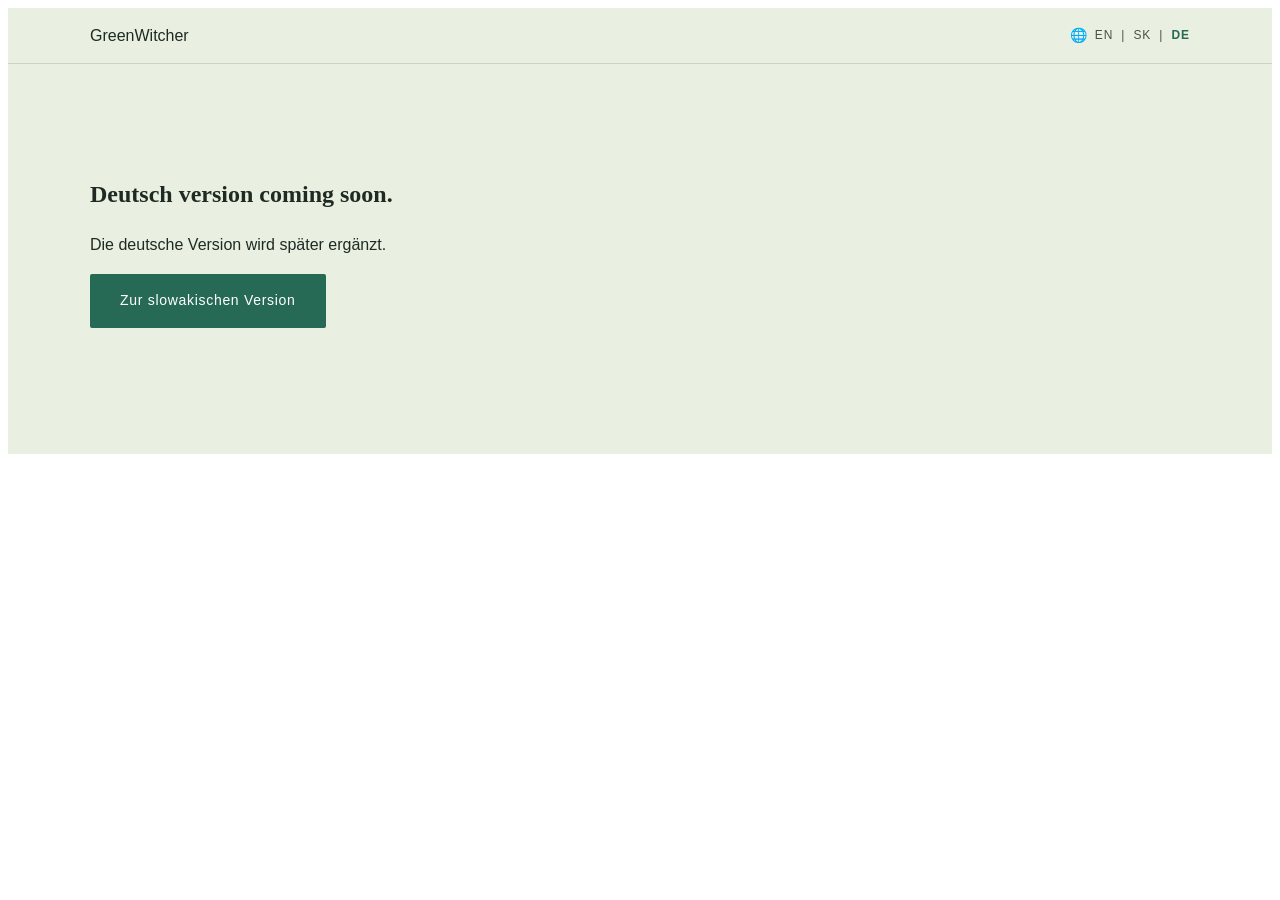
==== de/index.html @ adc24bbe "Add files via upload" ====
<!DOCTYPE html>
<html lang="de">
<head><meta charset="UTF-8"><meta name="viewport" content="width=device-width, initial-scale=1"><title>GreenWitcher — Deutsch</title><link rel="stylesheet" href="../assets/css/style.css"></head>
<body><div class="gw-page" id="top"><header><div class="nav"><a href="/" class="logo">GreenWitcher</a><div class="nav-right"><div class="lang-switcher"><span class="globe">&#127760;</span><a href="/en/">EN</a><span>|</span><a href="/">SK</a><span>|</span><a href="/de/" class="active">DE</a></div></div></div></header><section class="section-pad"><div class="wrap"><h1>Deutsch version coming soon.</h1><p>Die deutsche Version wird sp&#228;ter erg&#228;nzt.</p><p><a class="btn-primary" href="/">Zur slowakischen Version</a></p></div></section></div></body></html>
---- assets/css/style.css ----
.gw-page{
    --sage:#E9F0E2;
    --sage-deep:#DCE7D2;
    --paper:#F6F4EA;
    --ink:#1E2A22;
    --ink-soft:#4A5248;
    --brand:#266A55;
    --brand-dark:#173A2D;
    --forest:#1F4A38;
    --stone:#8B9184;
    --stone-line: rgba(30,42,34,0.14);
    --gold:#B99B5B;
    --radius: 2px;
  }.gw-page *{box-sizing:border-box;}.gw-page{scroll-behavior:smooth;}.gw-page{
    margin:0;
    background:var(--sage);
    color:var(--ink);
    font-family:'Inter', sans-serif;
    font-weight:400;
    line-height:1.7;
    -webkit-font-smoothing:antialiased;
  }.gw-page h1, .gw-page h2, .gw-page h3, .gw-page .mincho{
    font-family:'Noto Serif', serif;
    font-weight:600;
    margin:0;
    color:var(--ink);
  }.gw-page a{color:inherit; text-decoration:none;}.gw-page img{max-width:100%; display:block;}.gw-page .wrap{max-width:1180px; margin:0 auto; padding:0 40px;}.gw-page /* ---------- NAV ---------- */
  header{
    position:sticky; top:0; z-index:50;
    background:rgba(233,240,226,0.9);
    backdrop-filter: blur(6px);
    border-bottom:1px solid var(--stone-line);
  }.gw-page .nav{
    display:flex; align-items:center; justify-content:space-between;
    padding:14px 40px;
    max-width:1180px; margin:0 auto;
  }.gw-page .logo img{height:52px; width:auto;}.gw-page nav.menu{display:flex; gap:44px; align-items:center;}.gw-page nav.menu a{
    font-size:14px; letter-spacing:0.06em;
    position:relative; padding-bottom:4px;
    color:var(--ink-soft);
    transition:color .25s ease;
  }.gw-page nav.menu a::after{
    content:"";
    position:absolute; left:0; bottom:0;
    width:0; height:1px; background:var(--gold);
    transition:width .3s ease;
  }.gw-page nav.menu a:hover{color:var(--ink);}.gw-page nav.menu a:hover::after{width:100%;}.gw-page .nav-cta{
    font-size:13px; letter-spacing:0.05em;
    border:1px solid var(--brand);
    color:var(--brand-dark);
    padding:9px 20px;
    border-radius: var(--radius);
    transition: all .25s ease;
  }.gw-page .nav-cta:hover{background:var(--brand); border-color:var(--brand); color:#fff;}.gw-page /* ---------- HERO ---------- */
  .hero{
    position:relative;
    min-height:640px;
    display:flex; align-items:flex-end;
    background-image:
      linear-gradient(180deg, rgba(6,12,9,0.45) 0%, rgba(5,10,7,0.88) 90%),
      url('assets/images/gw-image-01.jpg');
    background-size:cover; background-position:center 30%;
    color:#fff;
  }.gw-page .hero-inner{
    max-width:1180px; margin:0 auto; padding:0 40px 72px;
    width:100%;
  }.gw-page .hero-eyebrow{
    display:flex; align-items:center; gap:14px;
    font-size:12px; letter-spacing:0.3em; text-transform:uppercase;
    color:#CFE0C8; margin-bottom:22px;
  }.gw-page .hero-eyebrow .rule{width:36px; height:1px; background:#CFE0C8;}.gw-page .hero h1{
    font-size:clamp(34px, 4.4vw, 58px);
    line-height:1.2;
    max-width:820px;
    color:#fff;
  }.gw-page .hero h1 em{font-style:normal; color:#B7D8A8;}.gw-page .hero p.lede{
    max-width:460px; margin-top:22px;
    color:#E4EBDD; font-size:16px;
  }.gw-page .hero-actions{display:flex; gap:18px; margin-top:36px; align-items:center;}.gw-page .btn-primary{
    background:var(--brand); color:#fff;
    padding:15px 30px; font-size:14px; letter-spacing:0.05em;
    border-radius:var(--radius);
    transition:background .25s ease;
    display:inline-block;
  }.gw-page .btn-primary:hover{background:var(--brand-dark);}.gw-page .btn-ghost{
    font-size:14px; letter-spacing:0.03em;
    border-bottom:1px solid #fff;
    padding-bottom:3px; color:#fff;
  }.gw-page /* ---------- SECTION SHELL ---------- */
  section{position:relative; z-index:2;}.gw-page .section-pad{padding:110px 40px;}.gw-page .divider{max-width:1180px; margin:0 auto; border:none; border-top:1px solid var(--stone-line);}.gw-page .section-head{
    display:grid; grid-template-columns: 60px 1fr auto;
    gap:28px; align-items:end;
    margin-bottom:60px;
  }.gw-page .section-head .num{color:var(--stone); font-size:12px; letter-spacing:0.25em;}.gw-page .section-head h2{font-size:clamp(28px,3vw,42px);}.gw-page .section-head .desc{max-width:340px; color:var(--ink-soft); font-size:15px; justify-self:end; text-align:right;}.gw-page /* ---------- SERVICES ---------- */
  .services{background:var(--sage-deep);}.gw-page .service-grid{
    max-width:1180px; margin:0 auto;
    display:grid; grid-template-columns:repeat(3,1fr); gap:1px;
    background:var(--stone-line);
    border:1px solid var(--stone-line);
  }.gw-page .service-card{
    background:var(--sage-deep);
    padding:44px 34px;
    position:relative;
    transition: background .3s ease;
    min-height:300px;
    display:flex; flex-direction:column;
  }.gw-page .service-card:hover{background:var(--paper);}.gw-page .service-card .icon{width:44px; height:44px; margin-bottom:24px; color:var(--brand);}.gw-page .service-card h3{font-size:20px; margin-bottom:12px;}.gw-page .service-card p{color:var(--ink-soft); font-size:14.5px; margin:0 0 20px; flex:1;}.gw-page .service-card .go{font-size:13px; letter-spacing:0.05em; color:var(--brand); border-bottom:1px solid transparent;}.gw-page .service-card:hover .go{border-color:var(--brand);}.gw-page .service-card .mark{position:absolute; top:38px; right:34px; font-family:'Noto Serif',serif; font-size:12px; color:var(--stone);}.gw-page .checklist-row{
    max-width:1180px; margin:0 auto;
    display:grid; grid-template-columns:repeat(4,1fr); gap:1px;
    background:var(--stone-line); border-left:1px solid var(--stone-line); border-right:1px solid var(--stone-line); border-bottom:1px solid var(--stone-line);
  }.gw-page .check-item{
    background:var(--paper);
    padding:26px 24px;
    display:flex; align-items:center; gap:12px;
    font-size:13.5px; color:var(--ink-soft);
  }.gw-page .check-item svg{flex-shrink:0; width:18px; height:18px; color:var(--gold);}.gw-page /* ---------- PROJECTS ---------- */
  .project-feature{
    max-width:1180px; margin:0 auto;
    display:grid; grid-template-columns:1fr 1fr; gap:64px; align-items:center;
    padding-bottom:90px;
  }.gw-page .project-feature img{border-radius:var(--radius); width:100%; aspect-ratio:4/3.6; object-fit:cover;}.gw-page .project-meta{display:flex; gap:10px; align-items:baseline; margin-bottom:14px;}.gw-page .project-meta .tag{font-size:11px; letter-spacing:0.15em; text-transform:uppercase; color:var(--gold);}.gw-page .project-meta .year{font-size:12px; color:var(--stone);}.gw-page .project-feature h3{font-size:28px; margin-bottom:16px;}.gw-page .project-feature p{color:var(--ink-soft); font-size:15px; max-width:440px; margin-bottom:10px;}.gw-page .spec-list{list-style:none; padding:0; margin:22px 0 0;}.gw-page .spec-list li{font-size:14px; color:var(--ink-soft); padding:9px 0; border-top:1px solid var(--stone-line); display:flex; justify-content:space-between;}.gw-page .spec-list li span:first-child{color:var(--stone); font-size:12px; text-transform:uppercase; letter-spacing:0.05em;}.gw-page .spec-list li a{color:var(--brand); border-bottom:1px solid var(--brand);}.gw-page .feature-pills{display:flex; flex-wrap:wrap; gap:10px 18px; margin-top:20px;}.gw-page .feature-pills span{
    display:flex; align-items:center; gap:7px;
    font-size:12.5px; color:var(--ink-soft);
  }.gw-page .feature-pills svg{width:14px; height:14px; color:var(--gold); flex-shrink:0;}.gw-page .pond-banner{max-width:1180px; margin:0 auto 90px; position:relative;}.gw-page .pond-banner img{width:100%; border-radius:var(--radius);}.gw-page .pond-banner .cap{
    display:flex; justify-content:space-between; margin-top:16px;
    font-size:13px; color:var(--ink-soft);
  }.gw-page .pond-banner .cap .tag{color:var(--gold); letter-spacing:0.1em; text-transform:uppercase; font-size:11px;}.gw-page .gallery-grid{
    max-width:1180px; margin:0 auto;
    display:grid; grid-template-columns:repeat(3,1fr); gap:22px;
  }.gw-page .gallery-grid figure{margin:0;}.gw-page .gallery-grid img{width:100%; aspect-ratio:4/5; object-fit:cover; border-radius:var(--radius);}.gw-page .gallery-grid figcaption{margin-top:12px; font-size:13px; color:var(--stone);}.gw-page /* ---------- PHILOSOPHY ---------- */
  .philosophy{
    position:relative;
    background-image:
      linear-gradient(180deg, rgba(10,18,13,0.55), rgba(10,18,13,0.75)),
      url('assets/images/gw-image-02.jpg');
    background-size:cover; background-position:center;
    color:#fff;
    padding:120px 40px; text-align:center;
  }.gw-page .philosophy p.quote{
    font-family:'Noto Serif',serif;
    font-size:clamp(22px,2.6vw,34px);
    max-width:820px; margin:0 auto; line-height:1.5;
  }.gw-page .philosophy .signoff{margin-top:28px; font-size:12px; letter-spacing:0.3em; color:#CFE0C8;}.gw-page /* ---------- CONTACT ---------- */
  .contact-grid{
    max-width:1180px; margin:0 auto;
    display:grid; grid-template-columns:1fr 1fr; gap:80px;
  }.gw-page .contact-info h2{font-size:clamp(30px,3.4vw,44px); margin-bottom:24px;}.gw-page .contact-info p{color:var(--ink-soft); max-width:380px; margin-bottom:36px;}.gw-page .info-line{display:flex; gap:16px; padding:16px 0; border-top:1px solid var(--stone-line); font-size:14.5px;}.gw-page .info-line:last-child{border-bottom:1px solid var(--stone-line);}.gw-page .info-line .label{width:90px; color:var(--stone); letter-spacing:0.05em; font-size:12px; text-transform:uppercase; padding-top:2px;}.gw-page form{display:flex; flex-direction:column; gap:22px;}.gw-page .field{display:flex; flex-direction:column; gap:8px;}.gw-page .field label{font-size:12px; letter-spacing:0.08em; text-transform:uppercase; color:var(--stone);}.gw-page .field input, .gw-page .field textarea{
    background:transparent; border:none; border-bottom:1px solid var(--stone-line);
    padding:10px 2px; font-family:inherit; font-size:15px; color:var(--ink); outline:none;
  }.gw-page .field input:focus, .gw-page .field textarea:focus{border-color:var(--brand);}.gw-page .submit-btn{
    align-self:flex-start; margin-top:10px;
    background:var(--brand); color:#fff;
    padding:15px 34px; font-size:14px; letter-spacing:0.05em; border:none;
    border-radius:var(--radius); cursor:pointer;
    transition:background .25s ease;
  }.gw-page .submit-btn:hover{background:var(--brand-dark);}.gw-page /* ---------- FOOTER ---------- */
  footer{background:var(--brand-dark); color:#CBD8C4; padding:60px 40px 30px;}.gw-page .footer-top{
    max-width:1180px; margin:0 auto;
    display:flex; justify-content:space-between; align-items:flex-start;
    padding-bottom:44px; border-bottom:1px solid rgba(255,255,255,0.1);
  }.gw-page .footer-logo img{height:44px;}.gw-page .footer-links{display:flex; gap:60px;}.gw-page .footer-col h4{font-size:12px; letter-spacing:0.15em; text-transform:uppercase; color:#8FB07C; margin-bottom:16px; font-weight:500;}.gw-page .footer-col a{display:block; font-size:14px; margin-bottom:10px; color:#CBD8C4;}.gw-page .footer-col a:hover{color:#fff;}.gw-page .footer-bottom{max-width:1180px; margin:0 auto; padding-top:24px; display:flex; justify-content:space-between; font-size:12px; color:#7C9370;}.gw-page @media (max-width: 880px){
    nav.menu{display:none;}
    .section-head{grid-template-columns:1fr; gap:14px;}
    .section-head .desc{justify-self:start; text-align:left;}
    .service-grid{grid-template-columns:1fr;}
    .checklist-row{grid-template-columns:1fr 1fr;}
    .project-feature{grid-template-columns:1fr; gap:28px;}
    .gallery-grid{grid-template-columns:1fr;}
    .contact-grid{grid-template-columns:1fr; gap:56px;}
    .footer-top{flex-direction:column; gap:36px;}
    .wrap, .nav{padding-left:24px; padding-right:24px;}
    .section-pad{padding:76px 24px;}
    .hero-inner{padding:0 24px 56px;}
  }



/* ---------- LANGUAGE SWITCHER + EASY NAVIGATION ---------- */
.gw-page header{
  position: sticky !important;
  top: 0 !important;
  z-index: 9999 !important;
}
.gw-page .nav-right{
  display:flex;
  align-items:center;
  gap:18px;
}
.gw-page .lang-switcher{
  display:flex;
  align-items:center;
  gap:8px;
  font-size:12px;
  letter-spacing:.08em;
  color:var(--ink-soft);
  white-space:nowrap;
}
.gw-page .lang-switcher .globe{font-size:14px; letter-spacing:0;}
.gw-page .lang-switcher a{color:var(--ink-soft); transition:color .25s ease;}
.gw-page .lang-switcher a:hover,
.gw-page .lang-switcher a.active{color:var(--brand); font-weight:700;}
.gw-page section,
.gw-page #services,
.gw-page #projects,
.gw-page #contact{
  scroll-margin-top:96px;
}
.gw-page .back-to-top{
  position:fixed;
  right:22px;
  bottom:22px;
  z-index:9999;
  width:46px;
  height:46px;
  border-radius:50%;
  display:flex;
  align-items:center;
  justify-content:center;
  background:var(--brand);
  color:#fff;
  font-size:20px;
  box-shadow:0 10px 28px rgba(0,0,0,.18);
  transition:background .25s ease, transform .25s ease;
}
.gw-page .back-to-top:hover{background:var(--brand-dark); transform:translateY(-2px);}
@media (max-width: 880px){
  .gw-page .nav{gap:16px; flex-wrap:wrap;}
  .gw-page .nav-right{margin-left:auto; gap:12px;}
  .gw-page .lang-switcher{font-size:11px;}
  .gw-page .back-to-top{width:42px; height:42px; right:16px; bottom:16px;}
}
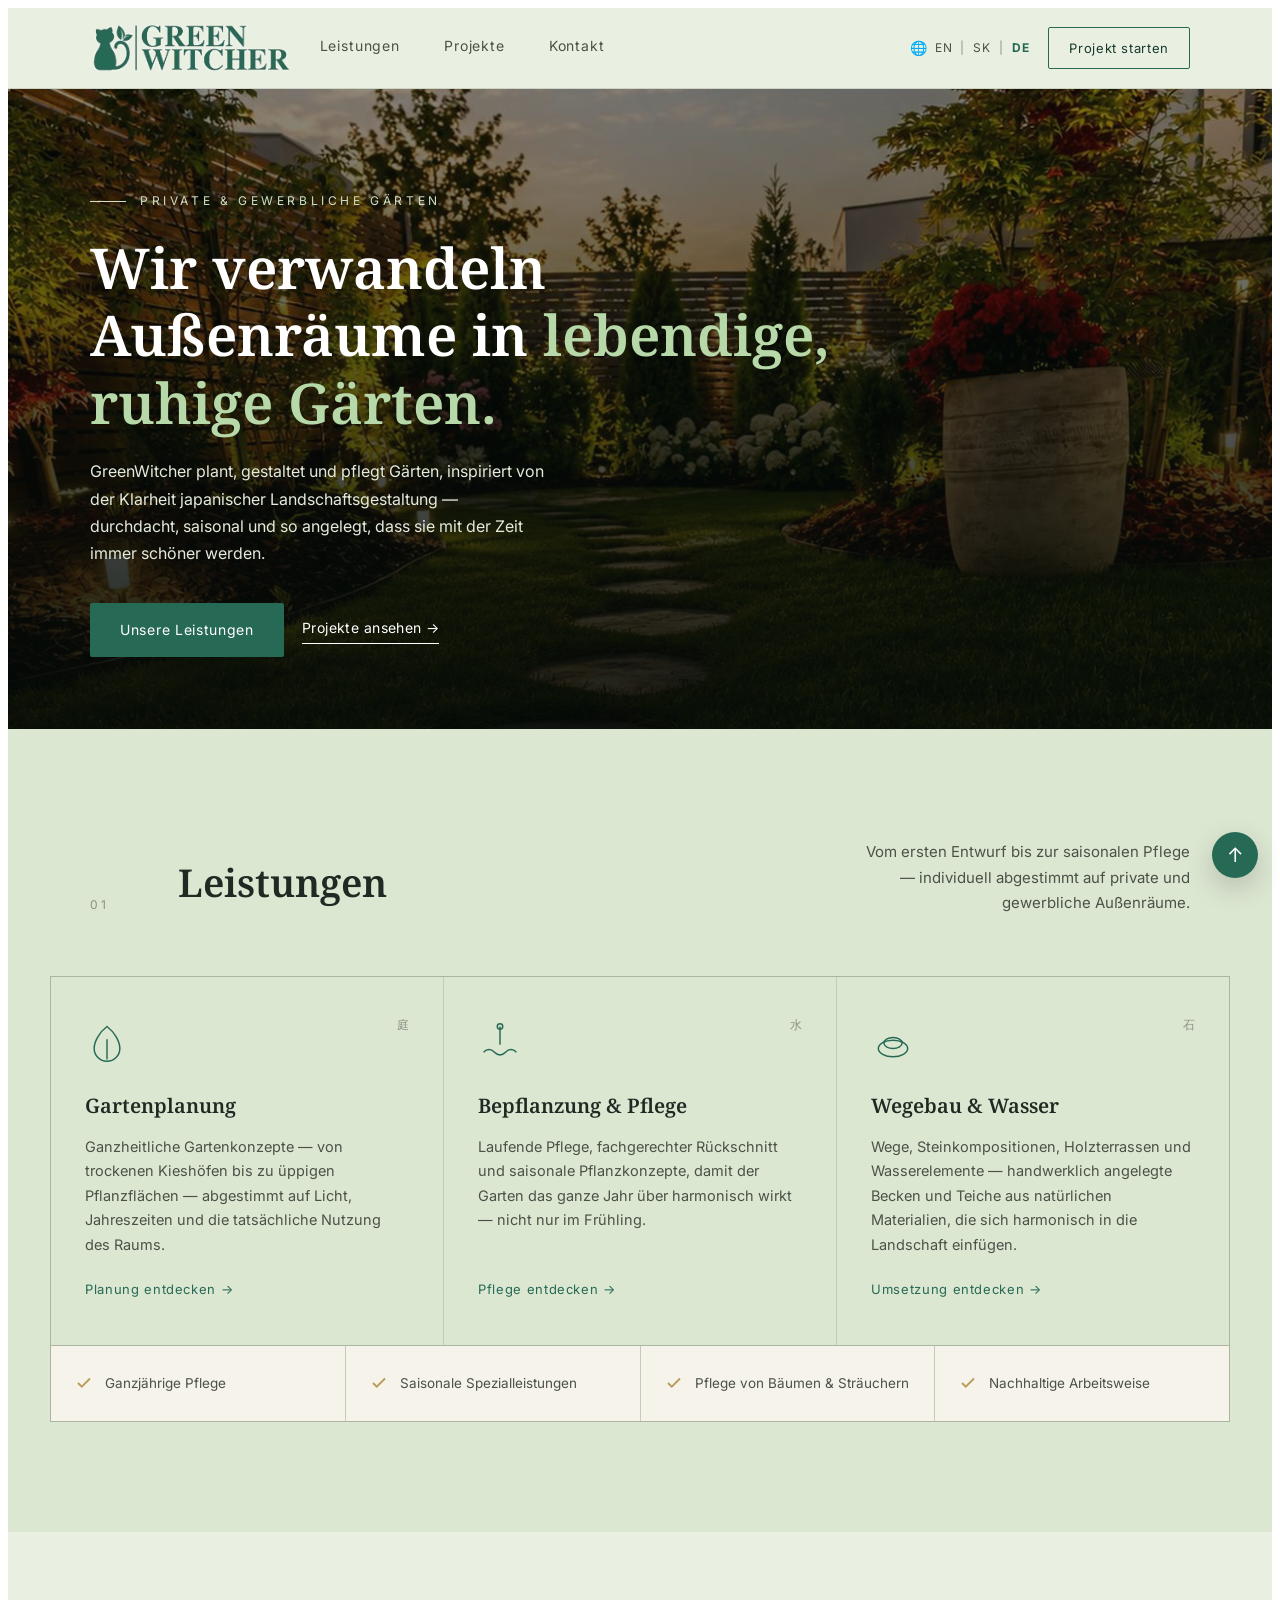
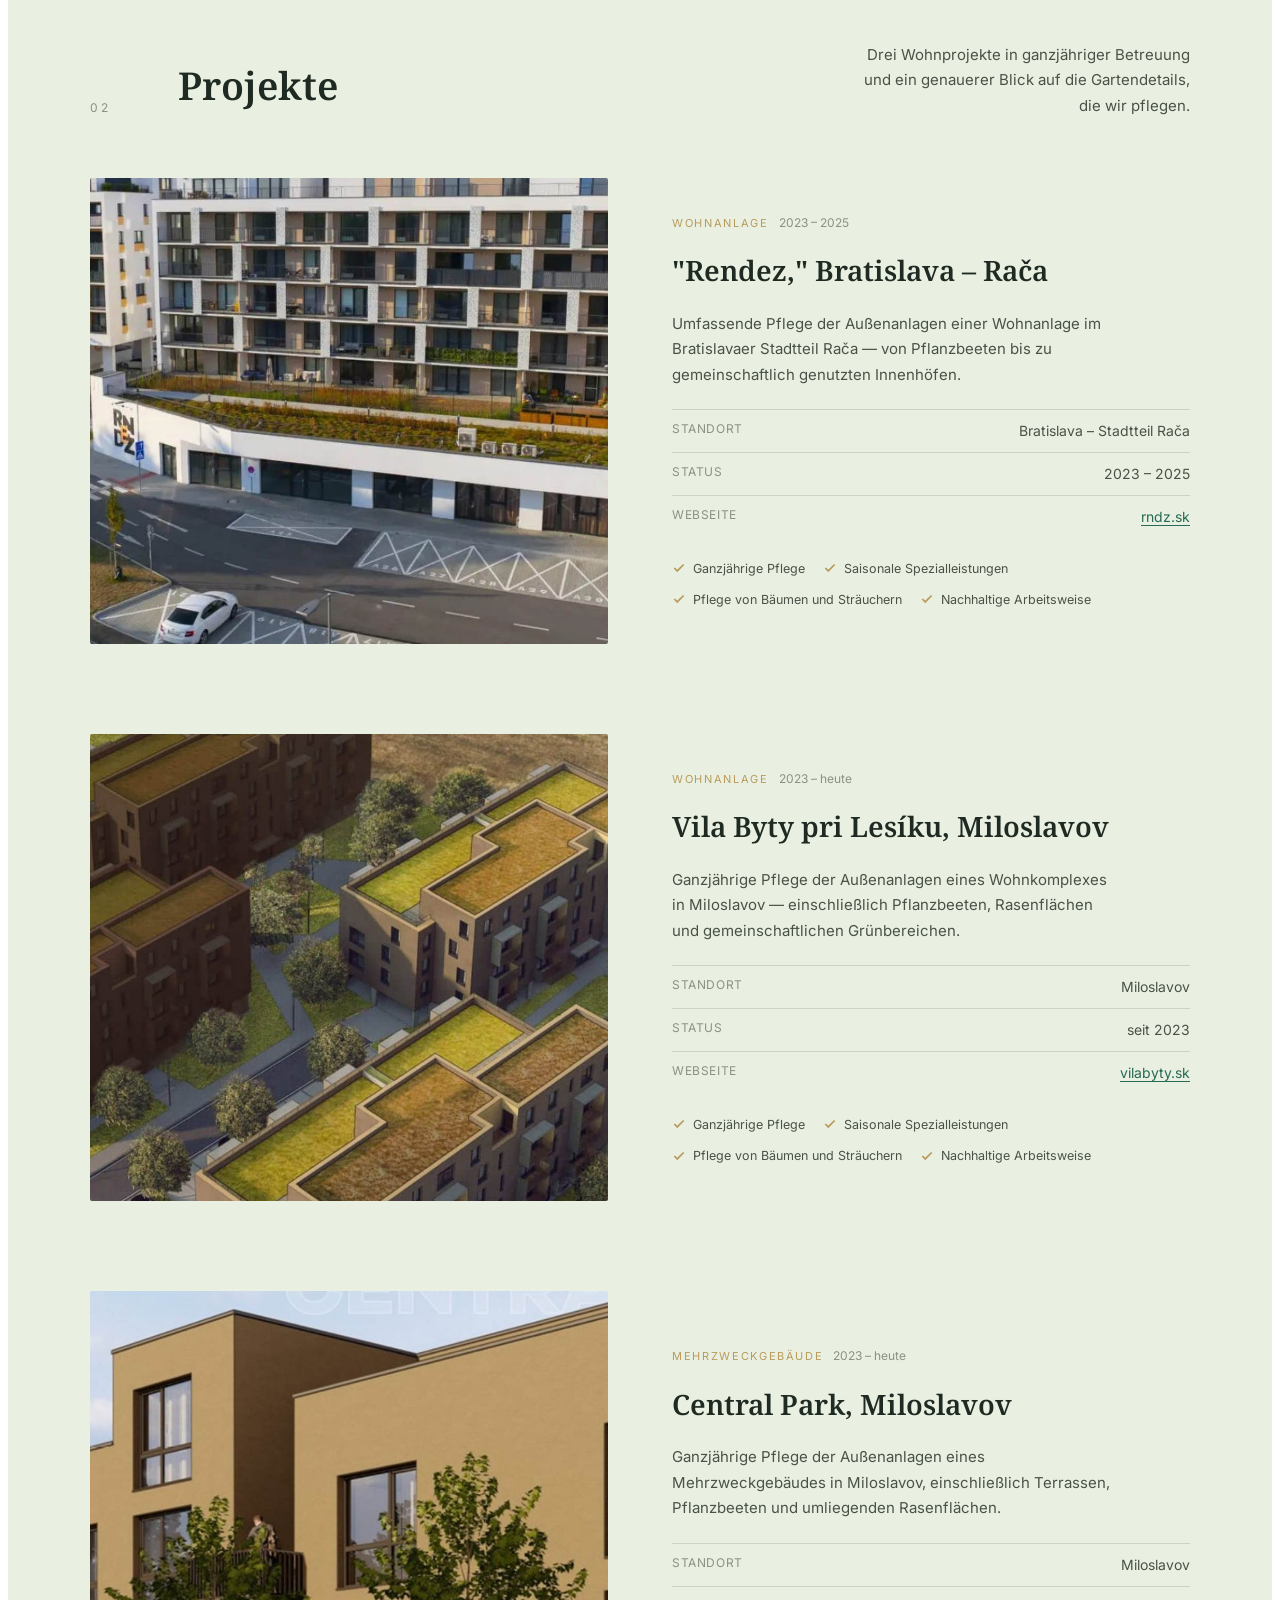
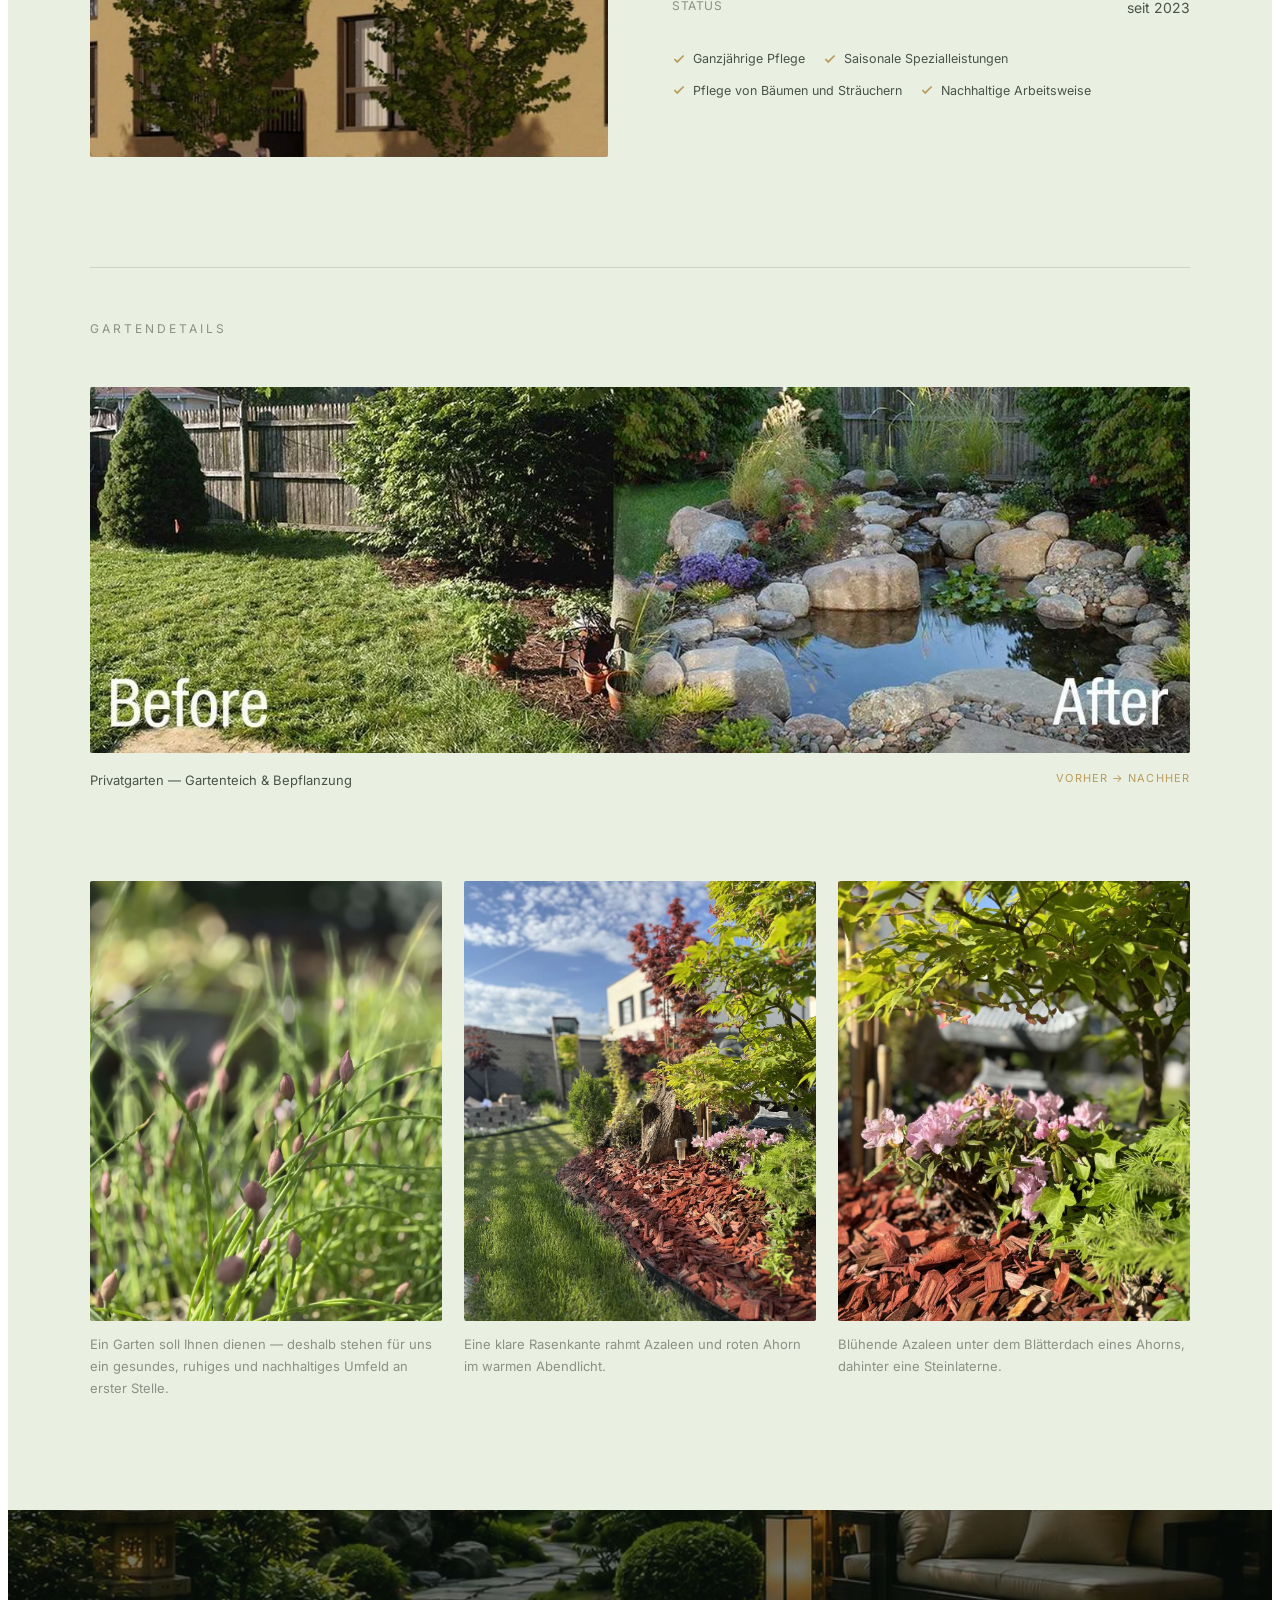
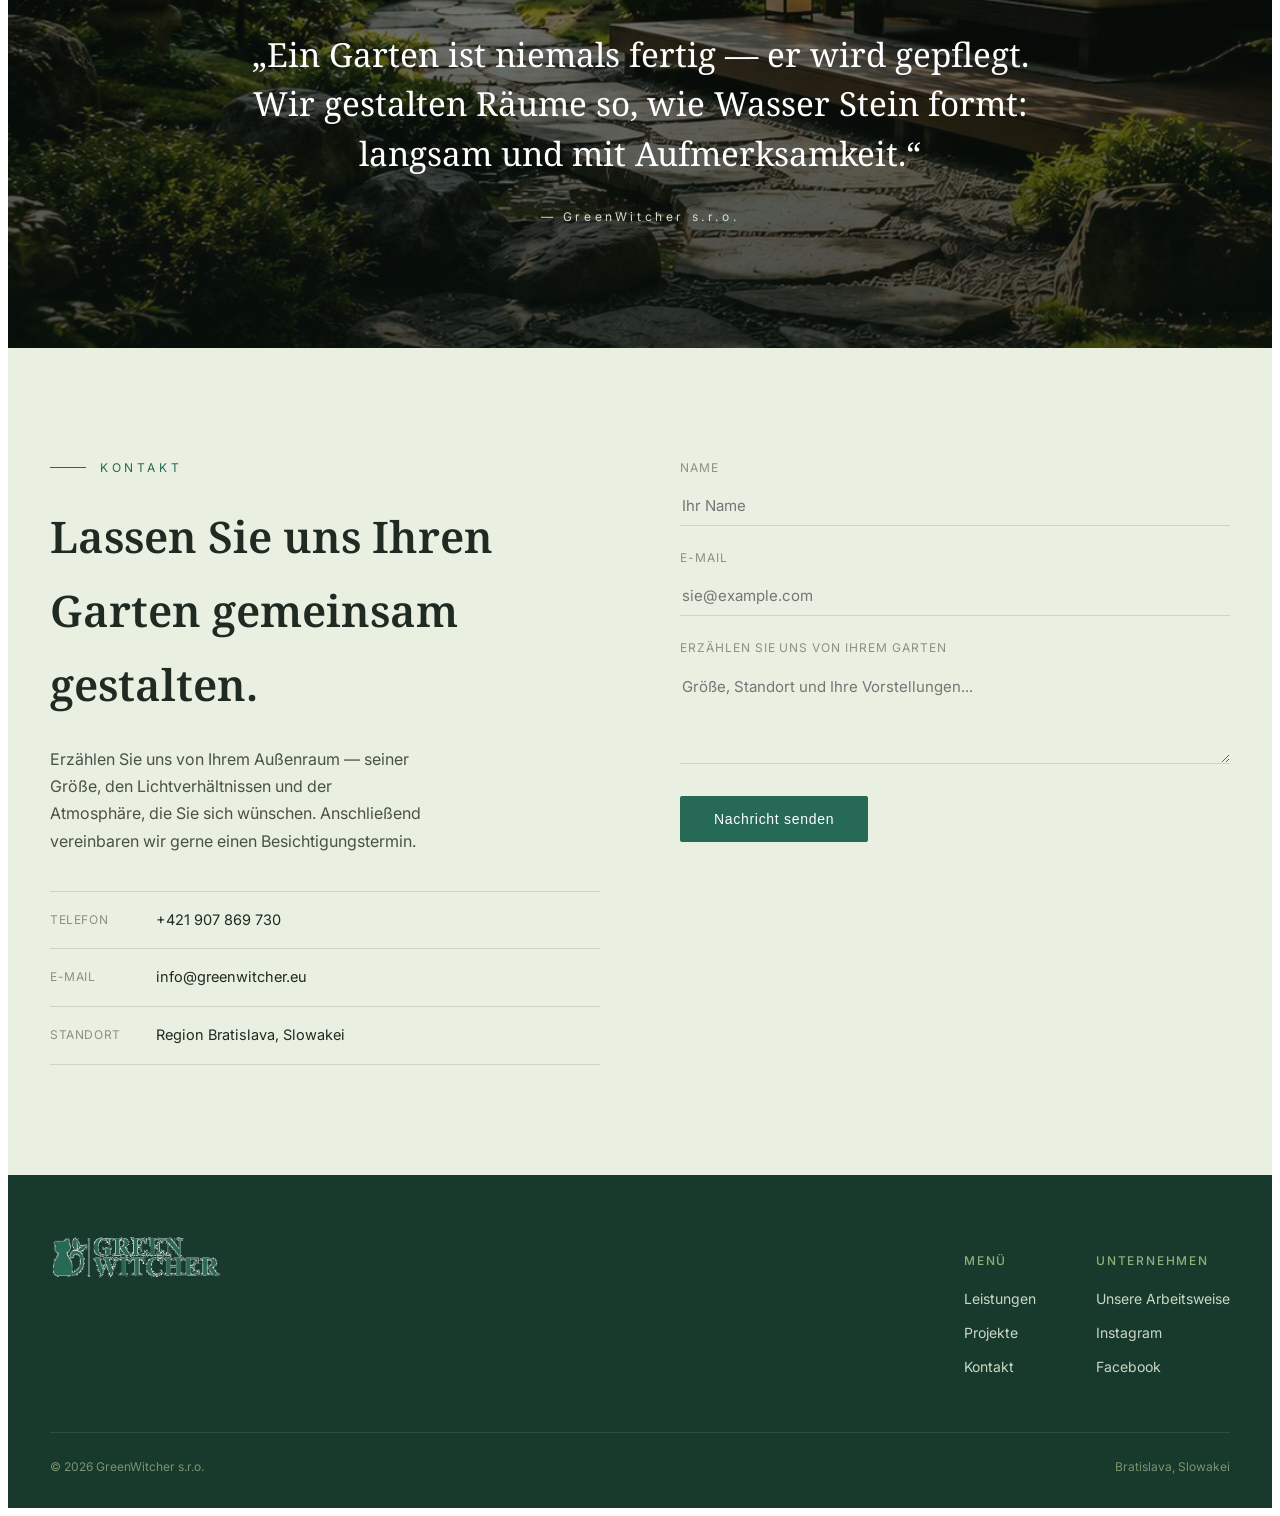
==== commit 4320dceb: "Add files via upload" ====
--- a/de/index.html
+++ b/de/index.html
@@ -1,4 +1,234 @@
 <!DOCTYPE html>
 <html lang="de">
-<head><meta charset="UTF-8"><meta name="viewport" content="width=device-width, initial-scale=1"><title>GreenWitcher — Deutsch</title><link rel="stylesheet" href="../assets/css/style.css"></head>
-<body><div class="gw-page" id="top"><header><div class="nav"><a href="/" class="logo">GreenWitcher</a><div class="nav-right"><div class="lang-switcher"><span class="globe">&#127760;</span><a href="/en/">EN</a><span>|</span><a href="/">SK</a><span>|</span><a href="/de/" class="active">DE</a></div></div></div></header><section class="section-pad"><div class="wrap"><h1>Deutsch version coming soon.</h1><p>Die deutsche Version wird sp&#228;ter erg&#228;nzt.</p><p><a class="btn-primary" href="/">Zur slowakischen Version</a></p></div></section></div></body></html>+<head>
+<meta charset="UTF-8">
+<meta name="viewport" content="width=device-width, initial-scale=1">
+<title>GreenWitcher — Gärten im japanischen Geist</title>
+<meta name="description" content="GreenWitcher plant, gestaltet und pflegt private und gewerbliche Gärten in der Slowakei.">
+<link rel="preconnect" href="https://fonts.googleapis.com">
+<link href="https://fonts.googleapis.com/css2?family=Inter:wght@300;400;500;600;700;800&family=Noto+Serif:wght@400;500;600;700;800&display=swap" rel="stylesheet">
+<link rel="stylesheet" href="../assets/css/style.css">
+</head>
+<body>
+<div class="gw-page" id="top">
+<header>
+  <div class="nav">
+    <a href="#" class="logo"><img src="../assets/images/gw-image-03.png" alt="GreenWitcher"></a>
+    <nav class="menu">
+      <a href="#services">Leistungen</a>
+      <a href="#projects">Projekte</a>
+      <a href="#contact">Kontakt</a>
+    </nav>
+    <div class="nav-right">
+      <div class="lang-switcher" aria-label="Sprachauswahl">
+        <span class="globe">🌐</span>
+        <a href="/en/">EN</a>
+        <span>|</span>
+        <a href="/">SK</a>
+        <span>|</span>
+        <a href="/de/" class="active">DE</a>
+      </div>
+      <a href="#contact" class="nav-cta">Projekt starten</a>
+    </div>
+  </div>
+</header>
+
+<section class="hero">
+  <div class="hero-inner">
+    <div class="hero-eyebrow"><span class="rule"></span> PRIVATE &amp; GEWERBLICHE GÄRTEN</div>
+    <h1>Wir verwandeln Außenräume in <em>lebendige, ruhige Gärten.</em></h1>
+    <p class="lede">GreenWitcher plant, gestaltet und pflegt Gärten, inspiriert von der Klarheit japanischer Landschaftsgestaltung — durchdacht, saisonal und so angelegt, dass sie mit der Zeit immer schöner werden.</p>
+    <div class="hero-actions">
+      <a href="#services" class="btn-primary">Unsere Leistungen</a>
+      <a href="#projects" class="btn-ghost">Projekte ansehen →</a>
+    </div>
+  </div>
+</section>
+
+<section class="services section-pad" id="services">
+  <div class="wrap">
+    <div class="section-head">
+      <div class="num">01</div>
+      <h2>Leistungen</h2>
+      <div class="desc">Vom ersten Entwurf bis zur saisonalen Pflege — individuell abgestimmt auf private und gewerbliche Außenräume.</div>
+    </div>
+  </div>
+  <div class="service-grid">
+    <div class="service-card">
+      <span class="mark">庭</span>
+      <svg class="icon" viewBox="0 0 48 48" fill="none" stroke="currentColor" stroke-width="1.6"><path d="M24 6c-8 6-14 16-14 24a14 14 0 0 0 28 0c0-8-6-18-14-24z"/><path d="M24 20v22"/></svg>
+      <h3>Gartenplanung</h3>
+      <p>Ganzheitliche Gartenkonzepte — von trockenen Kieshöfen bis zu üppigen Pflanzflächen — abgestimmt auf Licht, Jahreszeiten und die tatsächliche Nutzung des Raums.</p>
+      <a href="#" class="go">Planung entdecken →</a>
+    </div>
+    <div class="service-card">
+      <span class="mark">水</span>
+      <svg class="icon" viewBox="0 0 48 48" fill="none" stroke="currentColor" stroke-width="1.6"><path d="M6 34c4-4 8-4 12 0s8 4 12 0 8-4 12 0"/><path d="M24 6v20"/><circle cx="24" cy="6" r="3"/></svg>
+      <h3>Bepflanzung &amp; Pflege</h3>
+      <p>Laufende Pflege, fachgerechter Rückschnitt und saisonale Pflanzkonzepte, damit der Garten das ganze Jahr über harmonisch wirkt — nicht nur im Frühling.</p>
+      <a href="#" class="go">Pflege entdecken →</a>
+    </div>
+    <div class="service-card">
+      <span class="mark">石</span>
+      <svg class="icon" viewBox="0 0 48 48" fill="none" stroke="currentColor" stroke-width="1.6"><ellipse cx="24" cy="30" rx="16" ry="9"/><ellipse cx="24" cy="24" rx="10" ry="6"/></svg>
+      <h3>Wegebau &amp; Wasser</h3>
+      <p>Wege, Steinkompositionen, Holzterrassen und Wasserelemente — handwerklich angelegte Becken und Teiche aus natürlichen Materialien, die sich harmonisch in die Landschaft einfügen.</p>
+      <a href="#" class="go">Umsetzung entdecken →</a>
+    </div>
+  </div>
+  <div class="checklist-row">
+    <div class="check-item"><svg viewBox="0 0 24 24" fill="none" stroke="currentColor" stroke-width="2.4"><path d="M4 12l5 5L20 6"/></svg> Ganzjährige Pflege</div>
+    <div class="check-item"><svg viewBox="0 0 24 24" fill="none" stroke="currentColor" stroke-width="2.4"><path d="M4 12l5 5L20 6"/></svg> Saisonale Spezialleistungen</div>
+    <div class="check-item"><svg viewBox="0 0 24 24" fill="none" stroke="currentColor" stroke-width="2.4"><path d="M4 12l5 5L20 6"/></svg> Pflege von Bäumen &amp; Sträuchern</div>
+    <div class="check-item"><svg viewBox="0 0 24 24" fill="none" stroke="currentColor" stroke-width="2.4"><path d="M4 12l5 5L20 6"/></svg> Nachhaltige Arbeitsweise</div>
+  </div>
+</section>
+
+<section class="section-pad" id="projects">
+  <div class="wrap">
+    <div class="section-head">
+      <div class="num">02</div>
+      <h2>Projekte</h2>
+      <div class="desc">Drei Wohnprojekte in ganzjähriger Betreuung und ein genauerer Blick auf die Gartendetails, die wir pflegen.</div>
+    </div>
+
+    <div class="project-feature">
+      <img src="../assets/images/gw-image-04.jpg" alt="Wohnanlage Rendez in Bratislava">
+      <div>
+        <div class="project-meta"><span class="tag">Wohnanlage</span><span class="year">2023 – 2025</span></div>
+        <h3>"Rendez," Bratislava – Rača</h3>
+        <p>Umfassende Pflege der Außenanlagen einer Wohnanlage im Bratislavaer Stadtteil Rača — von Pflanzbeeten bis zu gemeinschaftlich genutzten Innenhöfen.</p>
+        <ul class="spec-list">
+          <li><span>Standort</span><span>Bratislava – Stadtteil Rača</span></li>
+          <li><span>Status</span><span>2023 – 2025</span></li>
+          <li><span>Webseite</span><span><a href="http://rndz.sk/" target="_blank" rel="noopener">rndz.sk</a></span></li>
+        </ul>
+        <div class="feature-pills">
+          <span><svg viewBox="0 0 24 24" fill="none" stroke="currentColor" stroke-width="3"><path d="M4 12l5 5L20 6"/></svg>Ganzjährige Pflege</span>
+          <span><svg viewBox="0 0 24 24" fill="none" stroke="currentColor" stroke-width="3"><path d="M4 12l5 5L20 6"/></svg>Saisonale Spezialleistungen</span>
+          <span><svg viewBox="0 0 24 24" fill="none" stroke="currentColor" stroke-width="3"><path d="M4 12l5 5L20 6"/></svg>Pflege von Bäumen und Sträuchern</span>
+          <span><svg viewBox="0 0 24 24" fill="none" stroke="currentColor" stroke-width="3"><path d="M4 12l5 5L20 6"/></svg>Nachhaltige Arbeitsweise</span>
+        </div>
+      </div>
+    </div>
+
+    <div class="project-feature">
+      <img src="../assets/images/gw-image-05.jpg" alt="Wohnanlage Vila Byty pri Lesíku in Miloslavov">
+      <div>
+        <div class="project-meta"><span class="tag">Wohnanlage</span><span class="year">2023 – heute</span></div>
+        <h3>Vila Byty pri Lesíku, Miloslavov</h3>
+        <p>Ganzjährige Pflege der Außenanlagen eines Wohnkomplexes in Miloslavov — einschließlich Pflanzbeeten, Rasenflächen und gemeinschaftlichen Grünbereichen.</p>
+        <ul class="spec-list">
+          <li><span>Standort</span><span>Miloslavov</span></li>
+          <li><span>Status</span><span>seit 2023</span></li>
+          <li><span>Webseite</span><span><a href="https://vilabyty.sk/" target="_blank" rel="noopener">vilabyty.sk</a></span></li>
+        </ul>
+        <div class="feature-pills">
+          <span><svg viewBox="0 0 24 24" fill="none" stroke="currentColor" stroke-width="3"><path d="M4 12l5 5L20 6"/></svg>Ganzjährige Pflege</span>
+          <span><svg viewBox="0 0 24 24" fill="none" stroke="currentColor" stroke-width="3"><path d="M4 12l5 5L20 6"/></svg>Saisonale Spezialleistungen</span>
+          <span><svg viewBox="0 0 24 24" fill="none" stroke="currentColor" stroke-width="3"><path d="M4 12l5 5L20 6"/></svg>Pflege von Bäumen und Sträuchern</span>
+          <span><svg viewBox="0 0 24 24" fill="none" stroke="currentColor" stroke-width="3"><path d="M4 12l5 5L20 6"/></svg>Nachhaltige Arbeitsweise</span>
+        </div>
+      </div>
+    </div>
+
+    <div class="project-feature">
+      <img src="../assets/images/gw-image-06.jpg" alt="Mehrzweckgebäude Central Park in Miloslavov">
+      <div>
+        <div class="project-meta"><span class="tag">Mehrzweckgebäude</span><span class="year">2023 – heute</span></div>
+        <h3>Central Park, Miloslavov</h3>
+        <p>Ganzjährige Pflege der Außenanlagen eines Mehrzweckgebäudes in Miloslavov, einschließlich Terrassen, Pflanzbeeten und umliegenden Rasenflächen.</p>
+        <ul class="spec-list">
+          <li><span>Standort</span><span>Miloslavov</span></li>
+          <li><span>Status</span><span>seit 2023</span></li>
+        </ul>
+        <div class="feature-pills">
+          <span><svg viewBox="0 0 24 24" fill="none" stroke="currentColor" stroke-width="3"><path d="M4 12l5 5L20 6"/></svg>Ganzjährige Pflege</span>
+          <span><svg viewBox="0 0 24 24" fill="none" stroke="currentColor" stroke-width="3"><path d="M4 12l5 5L20 6"/></svg>Saisonale Spezialleistungen</span>
+          <span><svg viewBox="0 0 24 24" fill="none" stroke="currentColor" stroke-width="3"><path d="M4 12l5 5L20 6"/></svg>Pflege von Bäumen und Sträuchern</span>
+          <span><svg viewBox="0 0 24 24" fill="none" stroke="currentColor" stroke-width="3"><path d="M4 12l5 5L20 6"/></svg>Nachhaltige Arbeitsweise</span>
+        </div>
+      </div>
+    </div>
+
+    <div style="margin:20px 0 46px; padding-top:46px; border-top:1px solid var(--stone-line);">
+      <span style="font-size:12px; letter-spacing:0.25em; text-transform:uppercase; color:var(--stone);">Gartendetails</span>
+    </div>
+
+    <div class="pond-banner">
+      <img src="../assets/images/gw-image-07-en.jpg" alt="Gartenteich vor und nach der Umgestaltung">
+      <div class="cap">
+        <span>Privatgarten — Gartenteich &amp; Bepflanzung</span>
+        <span class="tag">Vorher → Nachher</span>
+      </div>
+    </div>
+
+    <div class="gallery-grid">
+      <figure>
+        <img src="../assets/images/gw-image-08.jpg" alt="Pflanzbeet mit Steinlaterne und japanischem Ahorn">
+        <figcaption>Ein Garten soll Ihnen dienen — deshalb stehen für uns ein gesundes, ruhiges und nachhaltiges Umfeld an erster Stelle.</figcaption>
+      </figure>
+      <figure>
+        <img src="../assets/images/gw-image-09.jpg" alt="Rasenkante mit Azaleen im Abendlicht">
+        <figcaption>Eine klare Rasenkante rahmt Azaleen und roten Ahorn im warmen Abendlicht.</figcaption>
+      </figure>
+      <figure>
+        <img src="../assets/images/gw-image-10.jpg" alt="Blühende Azaleen unter einem japanischen Ahorn mit Steinlaterne">
+        <figcaption>Blühende Azaleen unter dem Blätterdach eines Ahorns, dahinter eine Steinlaterne.</figcaption>
+      </figure>
+    </div>
+  </div>
+</section>
+
+<section class="philosophy">
+  <p class="quote">„Ein Garten ist niemals fertig — er wird gepflegt. Wir gestalten Räume so, wie Wasser Stein formt: langsam und mit Aufmerksamkeit.“</p>
+  <div class="signoff">— GreenWitcher s.r.o.</div>
+</section>
+
+<section class="section-pad" id="contact">
+  <div class="contact-grid">
+    <div class="contact-info">
+      <div class="hero-eyebrow" style="color:var(--brand)"><span class="rule" style="background:var(--brand)"></span> KONTAKT</div>
+      <h2>Lassen Sie uns Ihren Garten gemeinsam gestalten.</h2>
+      <p>Erzählen Sie uns von Ihrem Außenraum — seiner Größe, den Lichtverhältnissen und der Atmosphäre, die Sie sich wünschen. Anschließend vereinbaren wir gerne einen Besichtigungstermin.</p>
+      <div class="info-line"><span class="label">Telefon</span><span>+421 907 869 730</span></div>
+      <div class="info-line"><span class="label">E-Mail</span><span>info@greenwitcher.eu</span></div>
+      <div class="info-line"><span class="label">Standort</span><span>Region Bratislava, Slowakei</span></div>
+    </div>
+    <form onsubmit="return false;">
+      <div class="field"><label>Name</label><input type="text" placeholder="Ihr Name"></div>
+      <div class="field"><label>E-Mail</label><input type="email" placeholder="sie@example.com"></div>
+      <div class="field"><label>Erzählen Sie uns von Ihrem Garten</label><textarea rows="4" placeholder="Größe, Standort und Ihre Vorstellungen..."></textarea></div>
+      <button class="submit-btn">Nachricht senden</button>
+    </form>
+  </div>
+</section>
+
+<footer>
+  <div class="footer-top">
+    <div class="footer-logo"><img src="../assets/images/gw-image-11.png" alt="GreenWitcher"></div>
+    <div class="footer-links">
+      <div class="footer-col">
+        <h4>Menü</h4>
+        <a href="#services">Leistungen</a>
+        <a href="#projects">Projekte</a>
+        <a href="#contact">Kontakt</a>
+      </div>
+      <div class="footer-col">
+        <h4>Unternehmen</h4>
+        <a href="#">Unsere Arbeitsweise</a>
+        <a href="#">Instagram</a>
+        <a href="#">Facebook</a>
+      </div>
+    </div>
+  </div>
+  <div class="footer-bottom">
+    <span>© 2026 GreenWitcher s.r.o.</span>
+    <span>Bratislava, Slowakei</span>
+  </div>
+</footer>
+<a href="#top" class="back-to-top" aria-label="Nach oben">&#8593;</a>
+</div>
+
+</body>
+</html>
--- a/assets/css/style.css
+++ b/assets/css/style.css
@@ -59,7 +59,7 @@
     display:flex; align-items:flex-end;
     background-image:
       linear-gradient(180deg, rgba(6,12,9,0.45) 0%, rgba(5,10,7,0.88) 90%),
-      url('assets/images/gw-image-01.jpg');
+      url('../images/gw-image-01.jpg');
     background-size:cover; background-position:center 30%;
     color:#fff;
   }.gw-page .hero-inner{
@@ -133,7 +133,7 @@
     position:relative;
     background-image:
       linear-gradient(180deg, rgba(10,18,13,0.55), rgba(10,18,13,0.75)),
-      url('assets/images/gw-image-02.jpg');
+      url('../images/gw-image-02.jpg');
     background-size:cover; background-position:center;
     color:#fff;
     padding:120px 40px; text-align:center;
@@ -231,3 +231,37 @@
   .gw-page .back-to-top{width:42px; height:42px; right:16px; bottom:16px;}
 }
 
+
+
+/* ---------- FINAL HEADER ALIGNMENT FIX ---------- */
+.gw-page .nav{
+  display:flex;
+  align-items:center;
+  justify-content:space-between;
+  gap:28px;
+}
+.gw-page .nav-right{
+  display:flex;
+  align-items:center;
+  gap:18px;
+  margin-left:auto;
+}
+.gw-page .lang-switcher{
+  display:flex;
+  align-items:center;
+  gap:8px;
+  font-size:12px;
+  letter-spacing:.08em;
+  color:var(--ink-soft);
+  white-space:nowrap;
+}
+.gw-page .lang-switcher .globe{font-size:14px; letter-spacing:0;}
+.gw-page .lang-switcher a{color:var(--ink-soft); transition:color .25s ease;}
+.gw-page .lang-switcher a:hover,
+.gw-page .lang-switcher a.active{color:var(--brand); font-weight:700;}
+.gw-page .lang-switcher span{color:var(--stone);}
+@media (max-width: 880px){
+  .gw-page .nav{gap:16px; flex-wrap:wrap;}
+  .gw-page .nav-right{margin-left:auto; gap:12px;}
+  .gw-page .lang-switcher{font-size:11px;}
+}
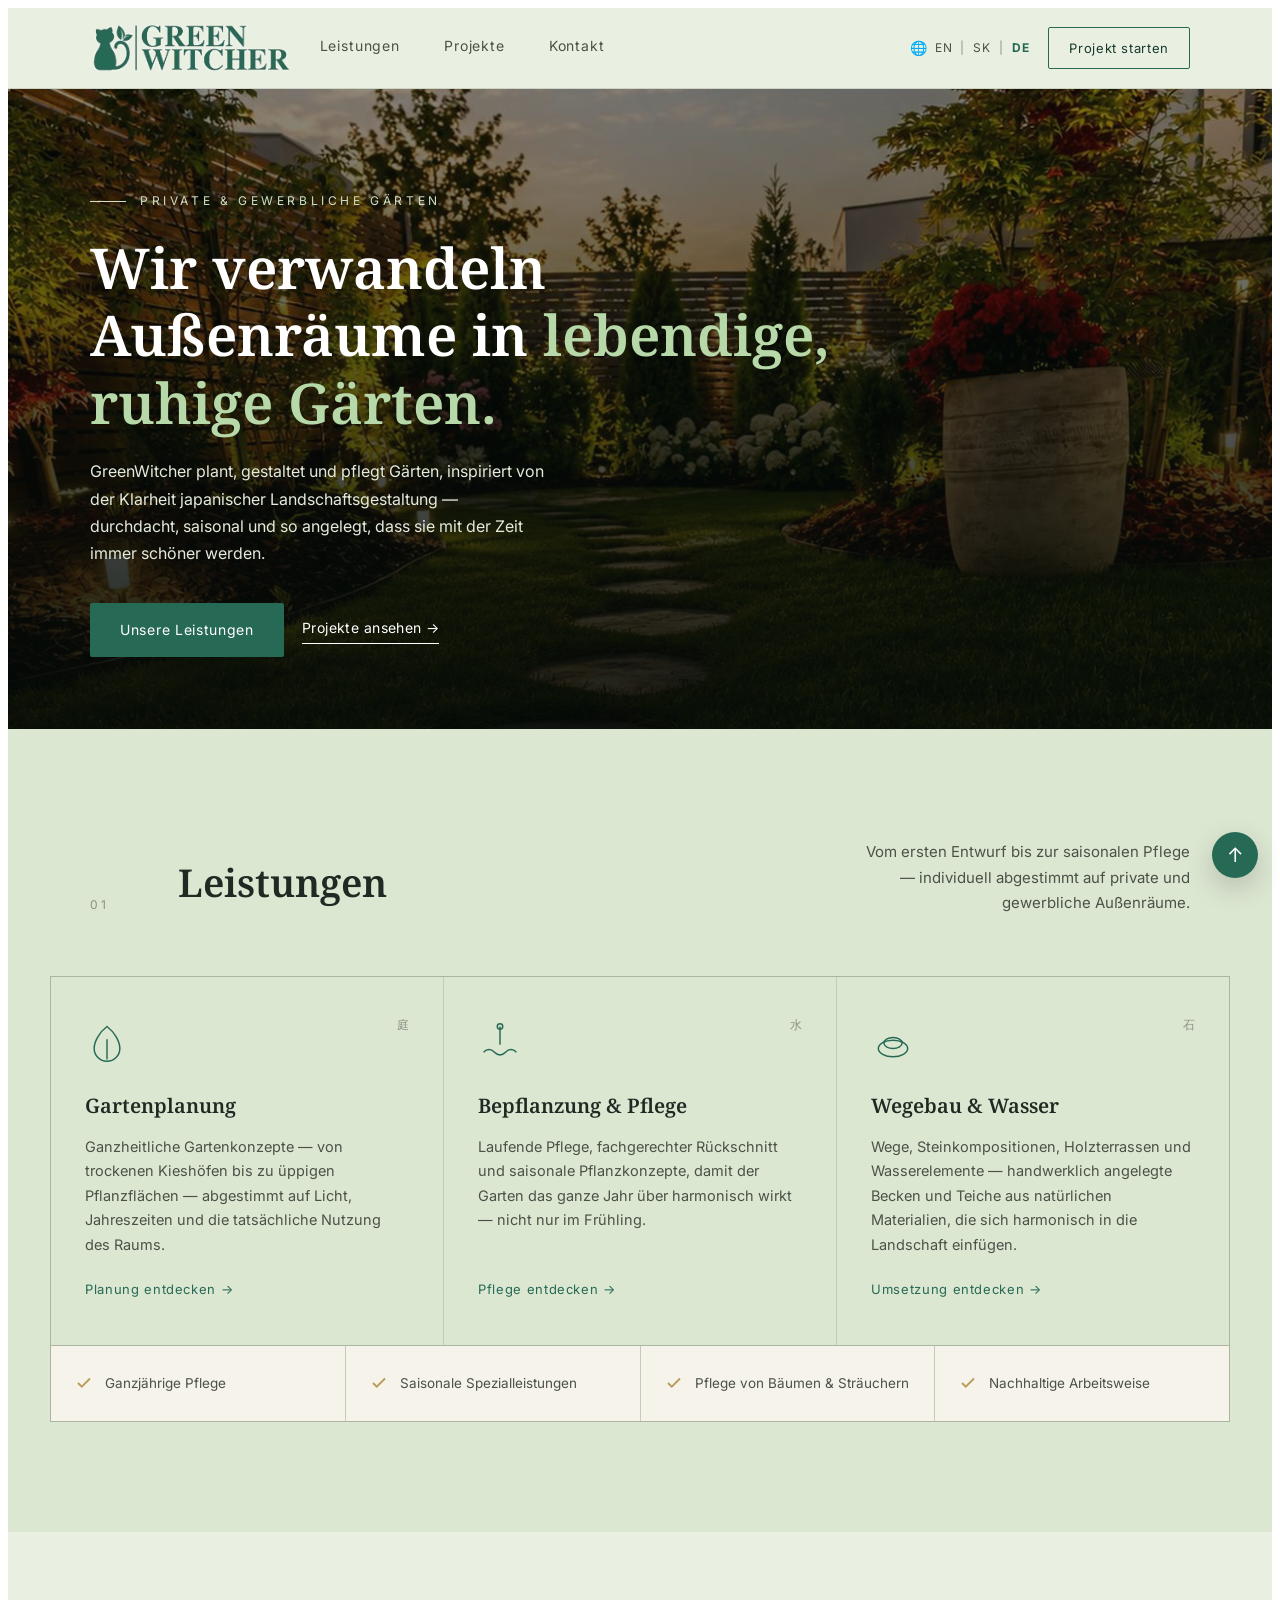
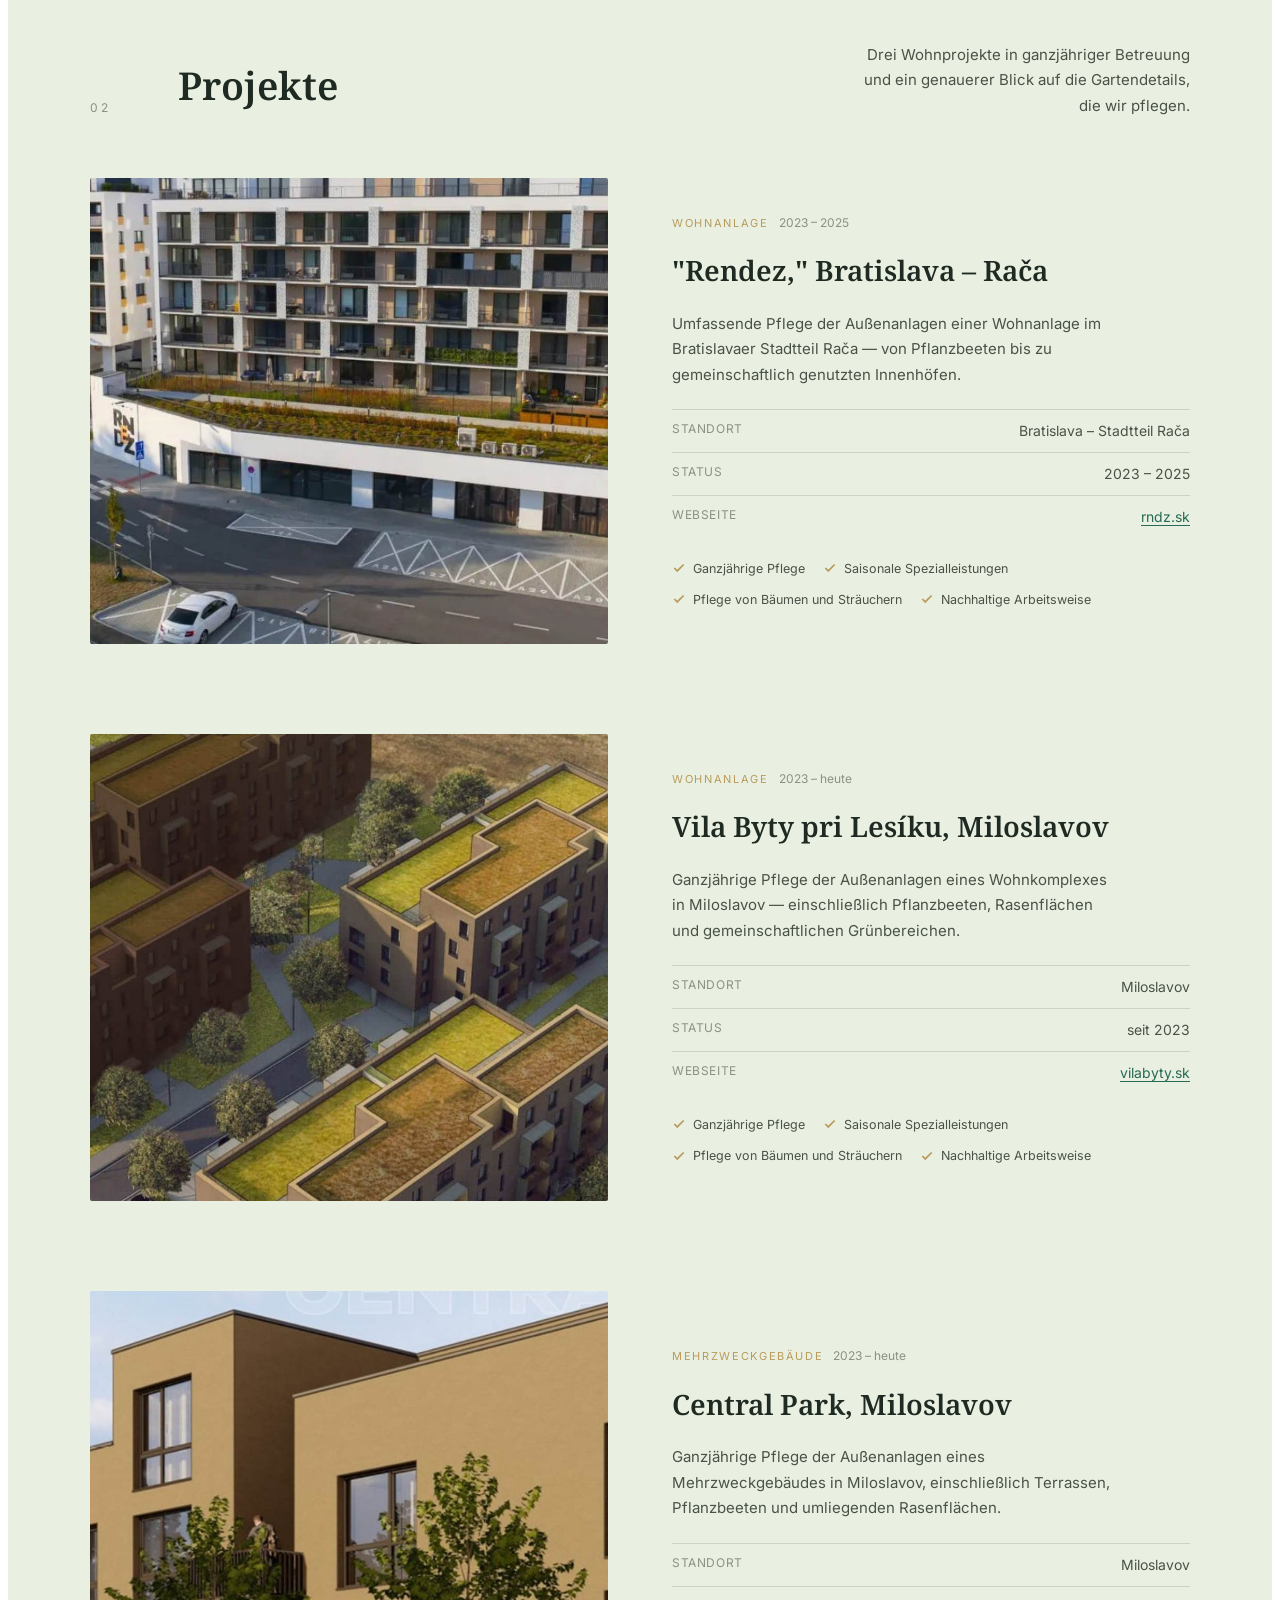
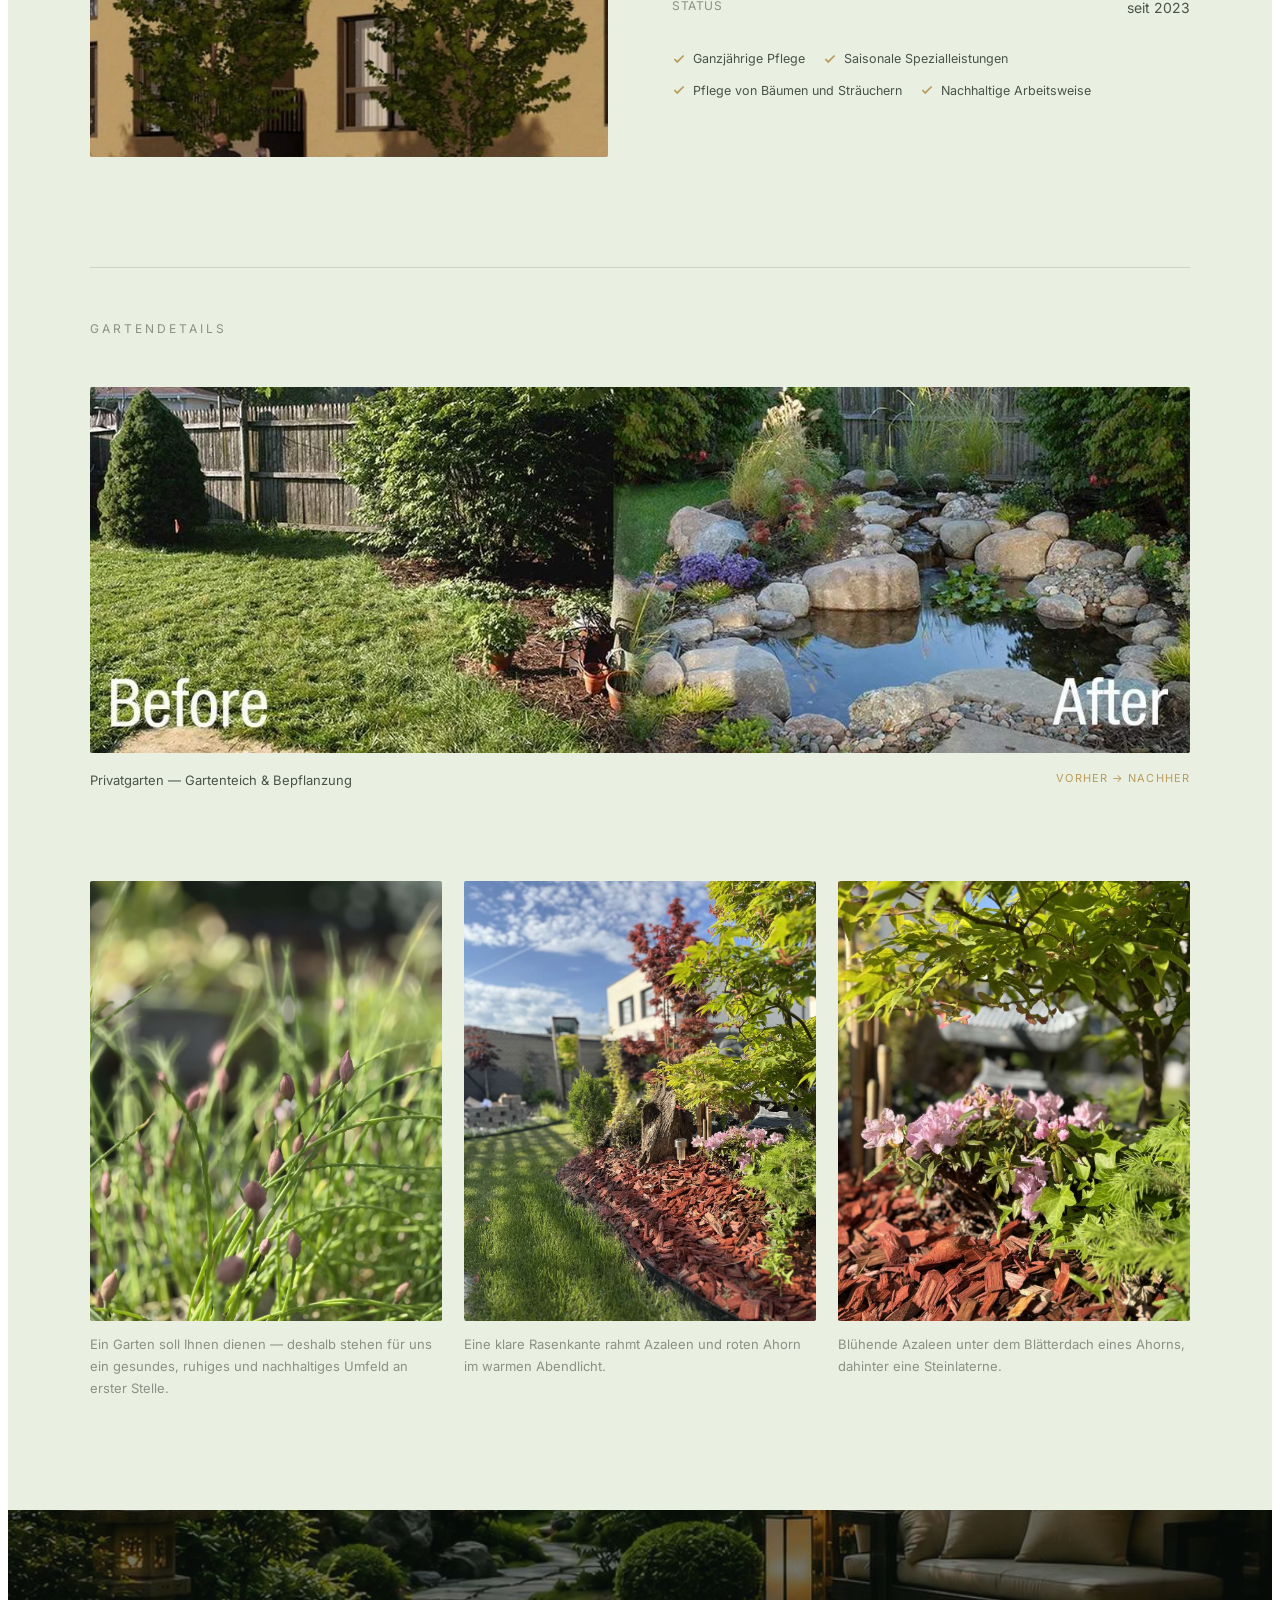
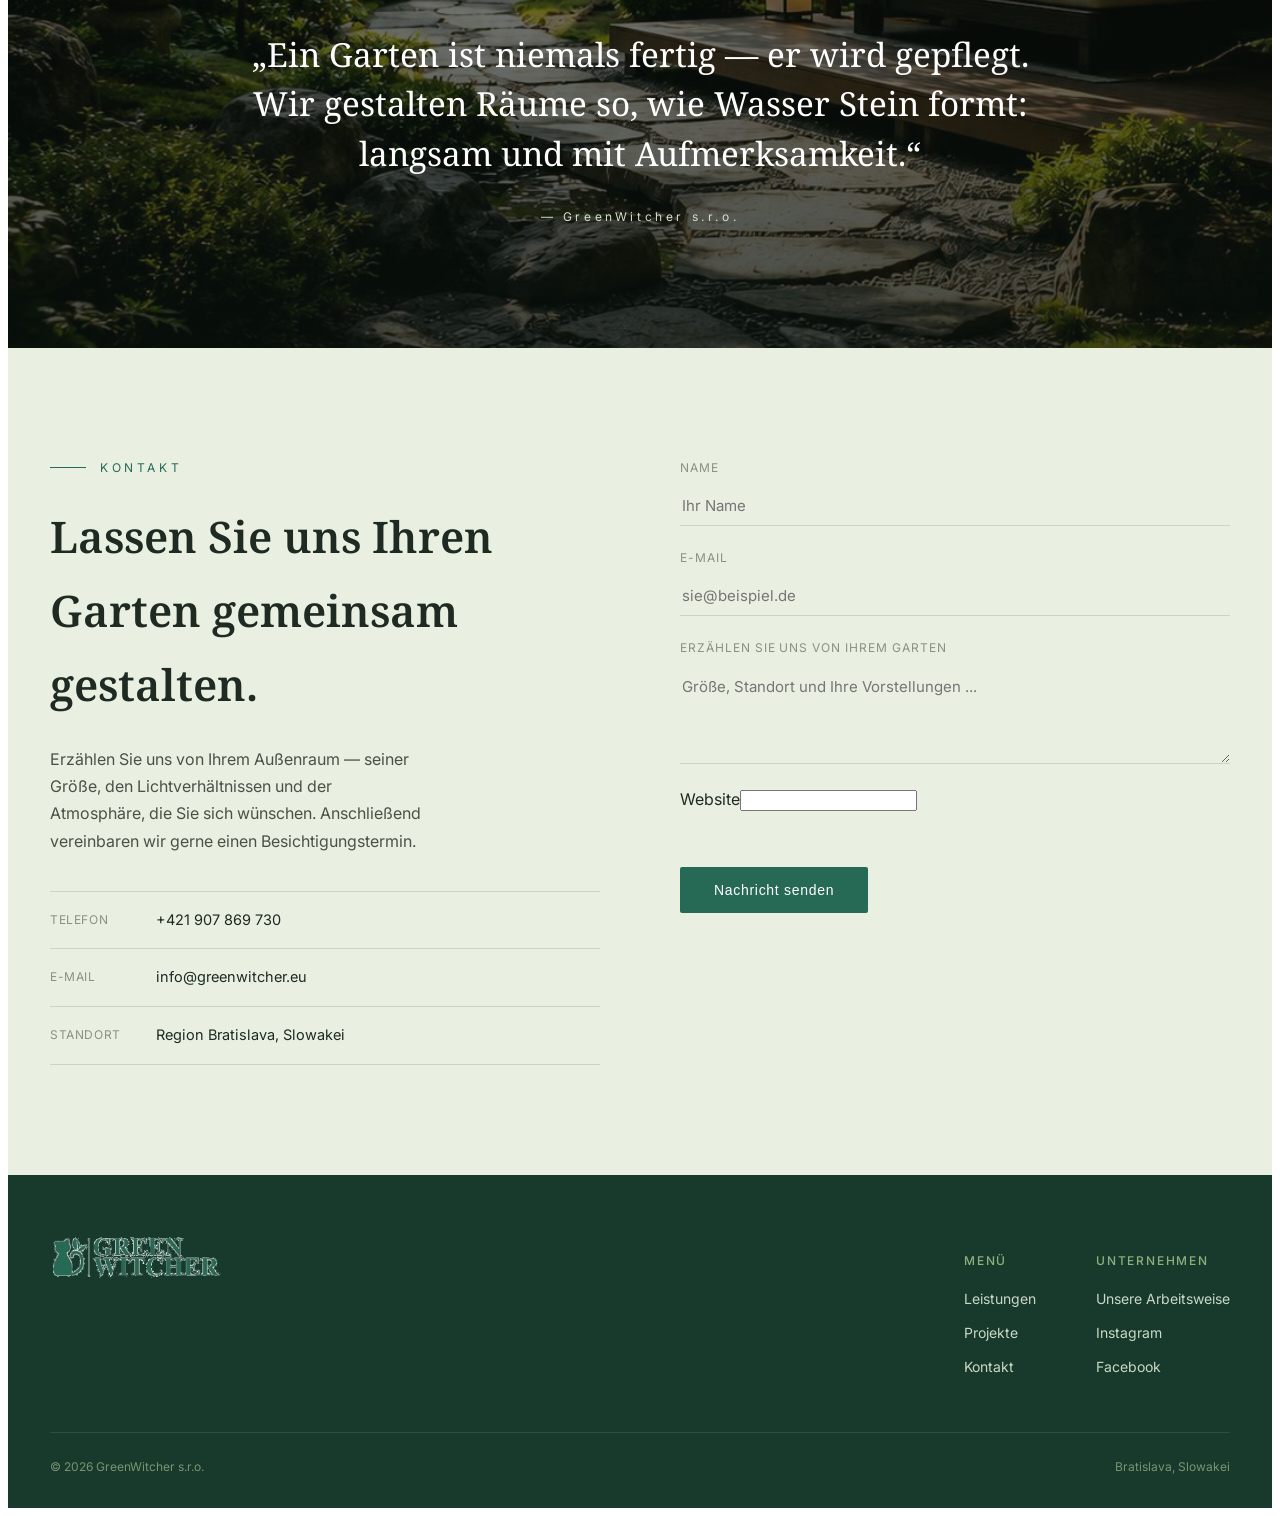
==== commit 02634784: "Add files via upload" ====
--- a/de/index.html
+++ b/de/index.html
@@ -8,6 +8,7 @@
 <link rel="preconnect" href="https://fonts.googleapis.com">
 <link href="https://fonts.googleapis.com/css2?family=Inter:wght@300;400;500;600;700;800&family=Noto+Serif:wght@400;500;600;700;800&display=swap" rel="stylesheet">
 <link rel="stylesheet" href="../assets/css/style.css">
+<script src="https://challenges.cloudflare.com/turnstile/v0/api.js" async defer></script>
 </head>
 <body>
 <div class="gw-page" id="top">
@@ -195,11 +196,14 @@
       <div class="info-line"><span class="label">E-Mail</span><span>info@greenwitcher.eu</span></div>
       <div class="info-line"><span class="label">Standort</span><span>Region Bratislava, Slowakei</span></div>
     </div>
-    <form onsubmit="return false;">
-      <div class="field"><label>Name</label><input type="text" placeholder="Ihr Name"></div>
-      <div class="field"><label>E-Mail</label><input type="email" placeholder="sie@example.com"></div>
-      <div class="field"><label>Erzählen Sie uns von Ihrem Garten</label><textarea rows="4" placeholder="Größe, Standort und Ihre Vorstellungen..."></textarea></div>
-      <button class="submit-btn">Nachricht senden</button>
+    <form class="contact-form" data-lang="de">
+      <div class="field"><label>Name</label><input type="text" name="name" autocomplete="name" maxlength="100" required placeholder="Ihr Name"></div>
+      <div class="field"><label>E-Mail</label><input type="email" name="email" autocomplete="email" maxlength="254" required placeholder="sie@beispiel.de"></div>
+      <div class="field"><label>Erzählen Sie uns von Ihrem Garten</label><textarea name="message" rows="4" minlength="10" maxlength="3000" required placeholder="Größe, Standort und Ihre Vorstellungen ..."></textarea></div>
+      <div class="hp-field" aria-hidden="true"><label>Website<input type="text" name="website" tabindex="-1" autocomplete="off"></label></div>
+      <div class="cf-turnstile" data-sitekey="0x4AAAAAAD3UXM8Ik8LOrigP" data-theme="light" aria-label="Spamschutz"></div>
+      <button class="submit-btn" type="submit" data-default="Nachricht senden" data-sending="Wird gesendet ...">Nachricht senden</button>
+      <p class="form-status" role="status" aria-live="polite" data-success="Vielen Dank! Ihre Nachricht wurde gesendet. Wir melden uns in Kürze bei Ihnen." data-error="Ihre Nachricht konnte nicht gesendet werden. Versuchen Sie es erneut oder schreiben Sie an info@greenwitcher.eu."></p>
     </form>
   </div>
 </section>
@@ -230,5 +234,6 @@
 <a href="#top" class="back-to-top" aria-label="Nach oben">&#8593;</a>
 </div>
 
+<script src="../assets/js/contact-form.js" defer></script>
 </body>
 </html>
